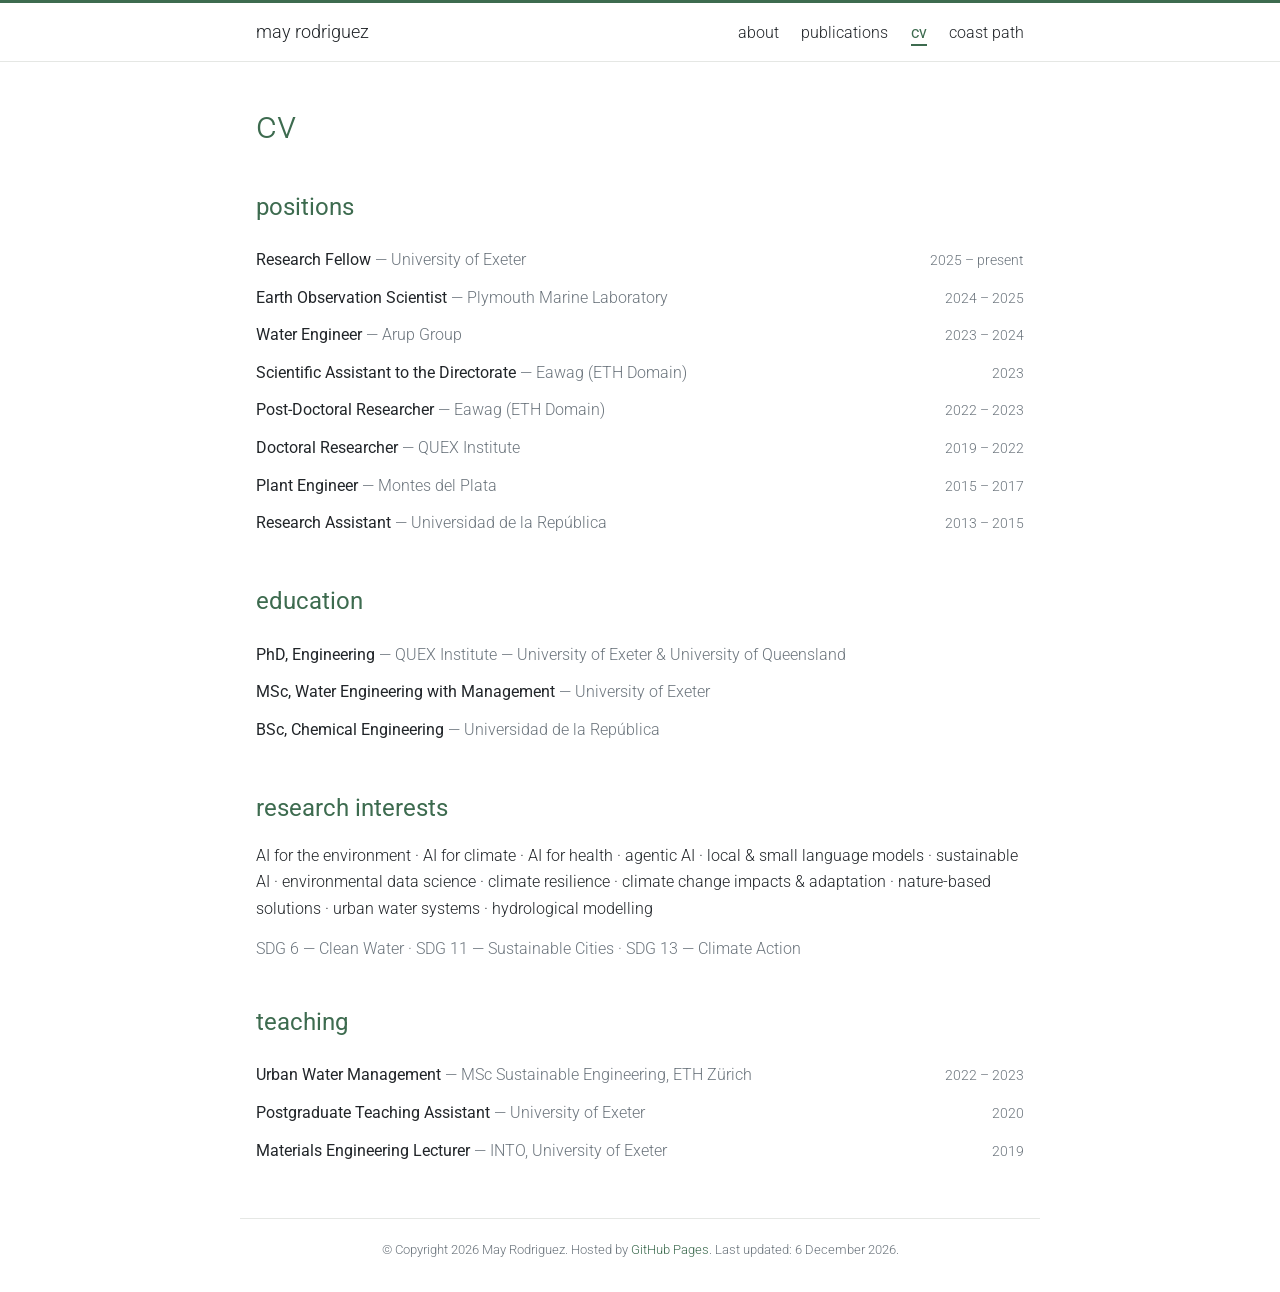
==== cv.html @ 7c7b7d9b "change style" ====
<!DOCTYPE html>
<html lang="en">
<head>
  <meta charset="utf-8" />
  <meta name="viewport" content="width=device-width, initial-scale=1" />
  <title>CV | May Rodriguez</title>
  <link rel="preconnect" href="https://fonts.googleapis.com">
  <link rel="preconnect" href="https://fonts.gstatic.com" crossorigin>
  <link href="https://fonts.googleapis.com/css2?family=Roboto:ital,wght@0,300;0,400;0,500;0,700;1,300&display=swap" rel="stylesheet">
  <link rel="stylesheet" href="style.css" />
</head>
<body>

<!-- ── TOP NAV ── -->
<nav class="site-nav">
  <div class="nav-inner">
    <a class="nav-brand" href="index.html">may rodriguez</a>
    <div class="nav-links">
      <a href="index.html">about</a>
      <a href="publications.html">publications</a>
      <a href="cv.html" aria-current="page">cv</a>
      <a href="walking.html">coast path</a>
    </div>
  </div>
</nav>

<main id="main">

  <header class="post-header">
    <h1 class="post-title">cv</h1>
  </header>

  <!-- POSITIONS -->
  <section id="positions">
    <h3>positions</h3>
    <ul class="rows">
      <li><div><span class="title">Research Fellow</span><span class="org">University of Exeter</span></div><span class="date">2025 – present</span></li>
      <li><div><span class="title">Earth Observation Scientist</span><span class="org">Plymouth Marine Laboratory</span></div><span class="date">2024 – 2025</span></li>
      <li><div><span class="title">Water Engineer</span><span class="org">Arup Group</span></div><span class="date">2023 – 2024</span></li>
      <li><div><span class="title">Scientific Assistant to the Directorate</span><span class="org">Eawag (ETH Domain)</span></div><span class="date">2023</span></li>
      <li><div><span class="title">Post-Doctoral Researcher</span><span class="org">Eawag (ETH Domain)</span></div><span class="date">2022 – 2023</span></li>
      <li><div><span class="title">Doctoral Researcher</span><span class="org">QUEX Institute</span></div><span class="date">2019 – 2022</span></li>
      <li><div><span class="title">Plant Engineer</span><span class="org">Montes del Plata</span></div><span class="date">2015 – 2017</span></li>
      <li><div><span class="title">Research Assistant</span><span class="org">Universidad de la República</span></div><span class="date">2013 – 2015</span></li>
    </ul>
  </section>

  <!-- EDUCATION -->
  <section id="education">
    <h3>education</h3>
    <ul class="rows">
      <li><div><span class="title">PhD, Engineering</span><span class="org">QUEX Institute — University of Exeter &amp; University of Queensland</span></div></li>
      <li><div><span class="title">MSc, Water Engineering with Management</span><span class="org">University of Exeter</span></div></li>
      <li><div><span class="title">BSc, Chemical Engineering</span><span class="org">Universidad de la República</span></div></li>
    </ul>
  </section>

  <!-- RESEARCH INTERESTS -->
  <section id="interests">
    <h3>research interests</h3>
    <p>AI for the environment · AI for climate · AI for health · agentic AI · local &amp; small language models · sustainable AI · environmental data science · climate resilience · climate change impacts &amp; adaptation · nature-based solutions · urban water systems · hydrological modelling</p>
    <p class="muted">SDG 6 — Clean Water · SDG 11 — Sustainable Cities · SDG 13 — Climate Action</p>
  </section>

  <!-- TEACHING -->
  <section id="teaching">
    <h3>teaching</h3>
    <ul class="rows">
      <li><div><span class="title">Urban Water Management</span><span class="org">MSc Sustainable Engineering, ETH Zürich</span></div><span class="date">2022 – 2023</span></li>
      <li><div><span class="title">Postgraduate Teaching Assistant</span><span class="org">University of Exeter</span></div><span class="date">2020</span></li>
      <li><div><span class="title">Materials Engineering Lecturer</span><span class="org">INTO, University of Exeter</span></div><span class="date">2019</span></li>
    </ul>
  </section>

</main>

<footer class="site-footer">
  &copy; Copyright 2026 May Rodriguez. Hosted by <a href="https://pages.github.com/" target="_blank">GitHub Pages</a>.
  Last updated: <script>document.write(new Date(document.lastModified).toLocaleDateString('en-GB', {day: 'numeric', month: 'long', year: 'numeric'}))</script>.
</footer>

</body>
</html>
---- style.css ----
:root {
  /* One accent colour, everything else greys. The older palette names stay
     defined because the Coast Path styles below still use them. */
  --accent:     #3d6b4f;
  --text:       #212529;
  --light-text: #6c757d;
  --rule:       #e5e7e4;
  --bg:         #ffffff;

  --granite:    #2c2d30;
  --fern:       #3d6b4f;
  --lichen:     #7aab8a;
  --atlantic:   #4a7fa5;
  --heather:    #8c6b8a;
  --pale-moor:  #e4e8e0;
  --parchment:  #f5f3ee;

  --sans: 'Roboto', -apple-system, BlinkMacSystemFont, 'Segoe UI', sans-serif;
  --width: 800px;
}

* { margin: 0; padding: 0; box-sizing: border-box; }

body {
  font-family: var(--sans);
  font-weight: 300;
  font-size: 1rem;
  line-height: 1.65;
  background: var(--bg);
  color: var(--text);
}

strong, b { font-weight: 500; }

a { color: var(--accent); text-decoration: none; }
a:hover { text-decoration: underline; }

/* ── TOP NAV ── */
.site-nav {
  position: sticky;
  top: 0;
  z-index: 1100;
  background: var(--bg);
  border-top: 3px solid var(--accent);
  border-bottom: 1px solid var(--rule);
}

.nav-inner {
  max-width: var(--width);
  margin: 0 auto;
  padding: 0.85rem 1rem;
  display: flex;
  flex-wrap: wrap;
  align-items: baseline;
  justify-content: space-between;
  gap: 0.4rem 1.5rem;
}

.nav-brand {
  font-size: 1.15rem;
  color: var(--text);
}
.nav-brand:hover { text-decoration: none; color: var(--accent); }

.nav-links { display: flex; flex-wrap: wrap; gap: 0.3rem 1.4rem; }

.nav-links a { color: var(--text); }
.nav-links a:hover { color: var(--accent); text-decoration: none; }
.nav-links a[aria-current="page"] {
  color: var(--accent);
  font-weight: 400;
  box-shadow: inset 0 -2px 0 var(--accent);
}

/* ── PAGE ── */
#main {
  max-width: var(--width);
  margin: 0 auto;
  padding: 2.5rem 1rem 3rem;
}

.page-title h1 {
  font-size: 2.6rem;
  font-weight: 300;
  line-height: 1.15;
}
.page-title h1 { color: var(--accent); }

/* Sub-page titles (publications, cv) */
.page-title h2 {
  font-size: 2.2rem;
  font-weight: 300;
  line-height: 1.2;
  color: var(--accent);
}

.page-title .subtitle {
  color: var(--light-text);
  margin-top: 0.2rem;
}

section { margin-top: 2.5rem; }
#main > section:first-child { margin-top: 0; }
.page-title + section { margin-top: 1.5rem; }

section h3 {
  font-size: 1.5rem;
  font-weight: 400;
  color: var(--accent);
  margin-bottom: 0.9rem;
}

.muted { color: var(--light-text); }

section p + p { margin-top: 0.9rem; }

/* ── PROFILE PHOTO ── */
.profile {
  float: right;
  width: 24%;
  max-width: 150px;
  margin: 0.3rem 0 1rem 1.75rem;
  text-align: center;
}

.profile img {
  width: 100%;
  display: block;
  aspect-ratio: 1;
  object-fit: cover;
  border-radius: 50%;
  border: 3px solid var(--accent);
}

.profile .address {
  font-size: 0.82rem;
  line-height: 1.5;
  color: var(--light-text);
  margin-top: 0.7rem;
}

#about::after { content: ''; display: block; clear: both; }

/* ── SMALL TEXT ── */
.meta, .more {
  font-size: 0.88rem;
  color: var(--light-text);
}
.meta { margin-bottom: 1rem; }
.more { margin-top: 1rem; }

/* ── PUBLICATIONS / WRITING: year column + entry ── */
.entries { list-style: none; }

.entries li {
  display: grid;
  grid-template-columns: 4.5rem 1fr;
  gap: 1rem;
  padding: 0.85rem 0;
  border-top: 1px solid var(--rule);
}
.entries li:first-child { border-top: 0; padding-top: 0; }

.when {
  color: var(--accent);
  font-size: 0.9rem;
  font-weight: 400;
}

.entries .title { font-weight: 400; line-height: 1.45; }
.entries .detail { font-size: 0.92rem; margin-top: 0.15rem; }
.entries .muted { color: var(--light-text); }

.entries .links { margin-top: 0.4rem; }
.entries .links a {
  display: inline-block;
  font-size: 0.75rem;
  text-transform: uppercase;
  letter-spacing: 0.03em;
  border: 1px solid var(--accent);
  border-radius: 3px;
  padding: 0 0.45rem;
}
.entries .links a:hover { background: var(--accent); color: #fff; text-decoration: none; }

/* ── POSITIONS / EDUCATION / TEACHING: title + org, date right ── */
.rows { list-style: none; }

.rows li {
  display: flex;
  justify-content: space-between;
  align-items: baseline;
  gap: 1rem;
  padding: 0.35rem 0;
}

.rows .title { font-weight: 400; }
.rows .org { color: var(--light-text); }
.rows .org::before { content: ' — '; }

.rows .date {
  color: var(--light-text);
  font-size: 0.9rem;
  white-space: nowrap;
}

/* ── AWARDS ── */
.dated { list-style: none; }
.dated li {
  display: grid;
  grid-template-columns: 4.5rem 1fr;
  gap: 1rem;
  padding: 0.25rem 0;
}

/* ── SERVICE ── */
.plain { list-style: none; }
.plain li { padding: 0.2rem 0; }

.kv { margin-top: 1rem; }
.kv span {
  font-weight: 400;
  margin-right: 0.5rem;
}

/* ── FOOTER ── */
footer {
  margin-top: 3.5rem;
  padding-top: 1.5rem;
  border-top: 1px solid var(--rule);
  text-align: center;
  font-size: 0.85rem;
  color: var(--light-text);
}

footer .social {
  display: flex;
  justify-content: center;
  gap: 1.5rem;
  font-size: 1rem;
  margin-bottom: 1.25rem;
}

footer .email { margin-bottom: 0.6rem; font-size: 0.95rem; }

footer .visitors { display: flex; justify-content: center; margin-bottom: 1rem; }

/* ── PAGE HEADER (al-folio style) ── */
/* The about page has no name in the nav bar, so the links sit right on their own. */
.nav-links { margin-left: auto; }

.post-header { margin-bottom: 1.75rem; }

.post-title {
  font-size: 2.5rem;
  font-weight: 300;
  line-height: 1.15;
  color: var(--accent);
}

.post-header .desc { margin-top: 0.6rem; }

article h2 {
  font-size: 1.5rem;
  font-weight: 400;
  color: var(--accent);
  margin: 2rem 0 0.8rem;
}

article p + p { margin-top: 0.9rem; }

.clearfix::after { content: ''; display: block; clear: both; }

/* ── CONTACT ICONS (about page) ── */
.social { text-align: center; margin-top: 2.5rem; }

.contact-icons {
  display: flex;
  justify-content: center;
  gap: 1.4rem;
  font-size: 2.2rem;
}
.contact-icons a { color: var(--light-text); }
.contact-icons a:hover { color: var(--accent); text-decoration: none; }

.contact-note {
  font-size: 0.9rem;
  color: var(--light-text);
  margin: 0.6rem 0 1.5rem;
}

.social .visitors { display: flex; justify-content: center; }

/* ── PUBLICATIONS PAGE: year headings, type badge + entry ── */
.bibsearch {
  width: 100%;
  font: inherit;
  padding: 0.5rem 0.75rem;
  border: 1px solid var(--rule);
  border-radius: 4px;
  margin-top: 0.4rem;
}
.bibsearch:focus { outline: 2px solid var(--accent); outline-offset: 1px; }

.publications h2.bibliography {
  font-size: 1.5rem;
  font-weight: 300;
  color: #b7bdb8;
  text-align: right;
  border-top: 1px solid var(--rule);
  padding-top: 0.75rem;
  margin: 2rem 0 0.5rem;
}

.publications h2.category {
  border-top: 1px solid var(--rule);
  padding-top: 0.75rem;
  margin-top: 2.5rem;
}

ol.bibliography { list-style: none; }

ol.bibliography li {
  display: grid;
  grid-template-columns: 7rem 1fr;
  gap: 1rem;
  padding: 0.6rem 0;
}

.abbr .badge {
  display: inline-block;
  width: 100%;
  text-align: center;
  font-size: 0.75rem;
  font-weight: 400;
  color: #fff;
  background: var(--accent);
  border-radius: 3px;
  padding: 0.15rem 0.3rem;
  margin-top: 0.2rem;
}

.bib .title { font-weight: 500; line-height: 1.4; }
.bib .author { font-size: 0.92rem; margin-top: 0.15rem; }
.bib .author em { font-style: normal; font-weight: 500; text-decoration: underline; text-underline-offset: 2px; }
.bib .periodical { font-size: 0.92rem; color: var(--light-text); margin-top: 0.1rem; }

.bib .links { margin-top: 0.35rem; }
.bib .links:empty { display: none; }
.bib .links a {
  display: inline-block;
  font-size: 0.72rem;
  text-transform: uppercase;
  letter-spacing: 0.03em;
  border: 1px solid var(--text);
  color: var(--text);
  border-radius: 3px;
  padding: 0.05rem 0.5rem;
}
.bib .links a:hover { border-color: var(--accent); color: var(--accent); text-decoration: none; }

/* ── COPYRIGHT FOOTER ── */
.site-footer {
  max-width: var(--width);
  margin: 0 auto;
  padding: 1.25rem 1rem 2rem;
  border-top: 1px solid var(--rule);
  font-size: 0.8rem;
  color: var(--light-text);
  text-align: center;
}

/* ── NARROW SCREENS ── */
@media (max-width: 600px) {
  .page-title h1 { font-size: 2.1rem; }
  .profile {
    float: none;
    width: 40%;
    margin: 0 auto 1.5rem;
  }
  .rows li { flex-direction: column; gap: 0; }
  .entries li, .dated li { grid-template-columns: 3.5rem 1fr; gap: 0.75rem; }
  .post-title { font-size: 2.1rem; }
  ol.bibliography li { grid-template-columns: 1fr; gap: 0.3rem; }
  .abbr .badge { width: auto; padding: 0.1rem 0.6rem; }
}

/* ═══════════════════════════════════════════════════════════════════
   COAST PATH PAGE (walking.html)
   Three states from two hues. #3d6b4f vs #9a8f86 is validated for
   colour-vision separation; a third hue that also cleared it against both
   of those doesn't exist in this palette, so "part walked" reuses the
   walked green and is distinguished by texture (broken line) instead.
   State is never carried by colour alone anywhere: the map uses line
   pattern and weight, and every stage is named with its state in words in
   the list below.
   ═══════════════════════════════════════════════════════════════════ */
:root {
  --walked:   #3d6b4f;
  --not-yet:  #9a8f86;
}

/* ── HERO NUMBER + STAT TILES ── */
.trail-hero {
  display: flex;
  align-items: baseline;
  gap: 0.6rem;
  margin-bottom: 0.3rem;
}

.trail-hero .hero-number {
  font-family: var(--sans);
  font-size: 3.4rem;
  font-weight: 300;
  line-height: 1;
  color: var(--walked);
  font-variant-numeric: tabular-nums;
}

.trail-hero .hero-unit {
  font-family: var(--sans);
  font-size: 0.7rem;
  text-transform: uppercase;
  letter-spacing: 0.15em;
  color: var(--light-text);
}

.trail-hero-sub {
  font-size: 0.9rem;
  color: var(--light-text);
  margin-bottom: 1.6rem;
}

.stat-row {
  display: flex;
  flex-wrap: wrap;
  gap: 0.6rem;
  margin-bottom: 1.8rem;
}

.stat-tile {
  flex: 1 1 8rem;
  background: white;
  border-radius: 6px;
  padding: 0.9rem 1rem;
  border-left: 3px solid var(--pale-moor);
}

.stat-tile .stat-value {
  font-family: var(--sans);
  font-size: 1.5rem;
  font-weight: 400;
  line-height: 1.1;
  font-variant-numeric: tabular-nums;
}

.stat-tile .stat-label {
  font-family: var(--sans);
  font-size: 0.58rem;
  text-transform: uppercase;
  letter-spacing: 0.12em;
  color: var(--light-text);
  margin-top: 0.35rem;
}

/* ── PROGRESS METERS ── */
.meter {
  margin-bottom: 1rem;
}

.meter-head {
  display: flex;
  justify-content: space-between;
  align-items: baseline;
  gap: 1rem;
  margin-bottom: 0.35rem;
}

.meter-name {
  font-size: 0.88rem;
  color: var(--text);
}

.meter-value {
  font-family: var(--sans);
  font-size: 0.62rem;
  color: var(--light-text);
  font-variant-numeric: tabular-nums;
  white-space: nowrap;
}

.meter-track {
  height: 8px;
  background: var(--pale-moor);
  border-radius: 4px;
  overflow: hidden;
}

.meter-fill {
  height: 100%;
  width: 0;
  background: var(--walked);
  border-radius: 4px;
  transition: width 0.45s ease;
}

/* ── MAP ── */
#map {
  height: 560px;
  border-radius: 6px;
  background: #eef0ea;
  border: 1px solid var(--pale-moor);
  z-index: 0;
}

.map-legend {
  display: flex;
  flex-wrap: wrap;
  gap: 1.4rem;
  margin-top: 0.9rem;
  font-family: var(--sans);
  font-size: 0.62rem;
  text-transform: uppercase;
  letter-spacing: 0.1em;
  color: var(--light-text);
}

.map-legend span {
  display: flex;
  align-items: center;
  gap: 0.5rem;
}

.legend-swatch {
  width: 1.4rem;
  height: 0;
  border-top-width: 4px;
  border-top-style: solid;
}

.legend-swatch.walked  { border-color: var(--walked); }
.legend-swatch.partial { border-top-style: dotted; border-color: var(--walked); }
.legend-swatch.not-yet { border-top-width: 3px; border-top-style: dashed; border-color: var(--not-yet); }
.legend-swatch.optional { border-top-width: 2px; border-top-style: dotted; border-color: var(--not-yet); }

.map-hint {
  font-size: 0.82rem;
  color: var(--light-text);
  margin-top: 0.7rem;
}

/* Leaflet's own tooltip, restyled to match the site */
.leaflet-tooltip.stage-tip {
  background: var(--granite);
  border: none;
  border-radius: 3px;
  color: var(--parchment);
  font-family: var(--sans);
  font-size: 0.62rem;
  letter-spacing: 0.04em;
  padding: 0.35rem 0.55rem;
  box-shadow: 0 2px 10px rgba(0,0,0,0.2);
}

.leaflet-tooltip.stage-tip::before { border: none; }

.leaflet-container { font-family: var(--sans); }

/* ── STAGE CHECKLIST (also the accessible table view of the map) ── */
.editor-bar {
  display: flex;
  flex-wrap: wrap;
  align-items: center;
  gap: 0.6rem;
  margin-bottom: 1.2rem;
}

.btn {
  font-family: var(--sans);
  font-size: 0.62rem;
  text-transform: uppercase;
  letter-spacing: 0.1em;
  color: var(--granite);
  background: white;
  border: 1px solid var(--pale-moor);
  border-radius: 3px;
  padding: 0.45rem 0.9rem;
  cursor: pointer;
  transition: all 0.2s;
}

.btn:hover { border-color: var(--fern); color: var(--fern); }

.btn.primary {
  background: var(--fern);
  border-color: var(--fern);
  color: white;
}

.btn.primary:hover { background: var(--granite); border-color: var(--granite); color: white; }

.btn:disabled { opacity: 0.4; cursor: not-allowed; }

.editor-status {
  font-family: var(--sans);
  font-size: 0.6rem;
  color: var(--light-text);
}

.region-block { margin-bottom: 1.8rem; }

.region-label {
  font-family: var(--sans);
  font-size: 0.62rem;
  text-transform: uppercase;
  letter-spacing: 0.15em;
  color: var(--light-text);
  margin-bottom: 0.7rem;
}

.stage-list { list-style: none; }

.stage-row {
  display: grid;
  grid-template-columns: 1.6rem 1fr auto auto;
  align-items: center;
  gap: 0.8rem;
  padding: 0.5rem 0.9rem;
  background: white;
  border-left: 2px solid var(--not-yet);
  border-radius: 0 4px 4px 0;
  margin-bottom: 3px;
  cursor: pointer;
  transition: border-color 0.2s, background 0.2s;
}

.stage-row:hover { background: #fbfaf7; }

.stage-row.is-done { border-left-color: var(--walked); }

.stage-row.is-partial {
  border-left-color: var(--walked);
  border-left-style: dotted;
  border-left-width: 3px;
}

.stage-row.is-optional { opacity: 0.72; }

.stage-row.is-focus {
  background: var(--pale-moor);
  box-shadow: inset 0 0 0 1px var(--lichen);
}

.stage-row input[type="checkbox"] {
  width: 0.95rem;
  height: 0.95rem;
  accent-color: var(--walked);
  pointer-events: none;   /* indicator only — the whole row is the control */
}

.stage-row:focus-visible {
  outline: 2px solid var(--fern);
  outline-offset: 1px;
}

.stage-row .stage-name {
  font-size: 0.88rem;
  color: var(--light-text);
}

.stage-row.is-done .stage-name,
.stage-row.is-partial .stage-name { color: var(--text); }

/* The word beside each stage is what makes state readable without colour. */
.stage-state {
  font-family: var(--sans);
  font-size: 0.55rem;
  text-transform: uppercase;
  letter-spacing: 0.1em;
  padding: 0.15rem 0.4rem;
  border-radius: 2px;
  white-space: nowrap;
}

.stage-state.done    { background: var(--walked); color: white; }
.stage-state.partial { background: var(--pale-moor); color: var(--fern); box-shadow: inset 0 0 0 1px var(--lichen); }
.stage-state.todo    { color: var(--light-text); }

.stage-row .stage-name b {
  font-family: var(--sans);
  font-size: 0.6rem;
  font-weight: 400;
  color: var(--light-text);
  margin-right: 0.6rem;
}

.stage-row .stage-km {
  font-family: var(--sans);
  font-size: 0.6rem;
  color: var(--light-text);
  font-variant-numeric: tabular-nums;
}

.code-out {
  width: 100%;
  font-family: var(--sans);
  font-size: 0.62rem;
  line-height: 1.7;
  color: var(--text);
  background: white;
  border: 1px solid var(--pale-moor);
  border-radius: 4px;
  padding: 0.8rem;
  resize: vertical;
  margin-top: 0.8rem;
}

@media (max-width: 900px) {
  #map { height: 60vh; }
  .trail-hero .hero-number { font-size: 2.6rem; }
}
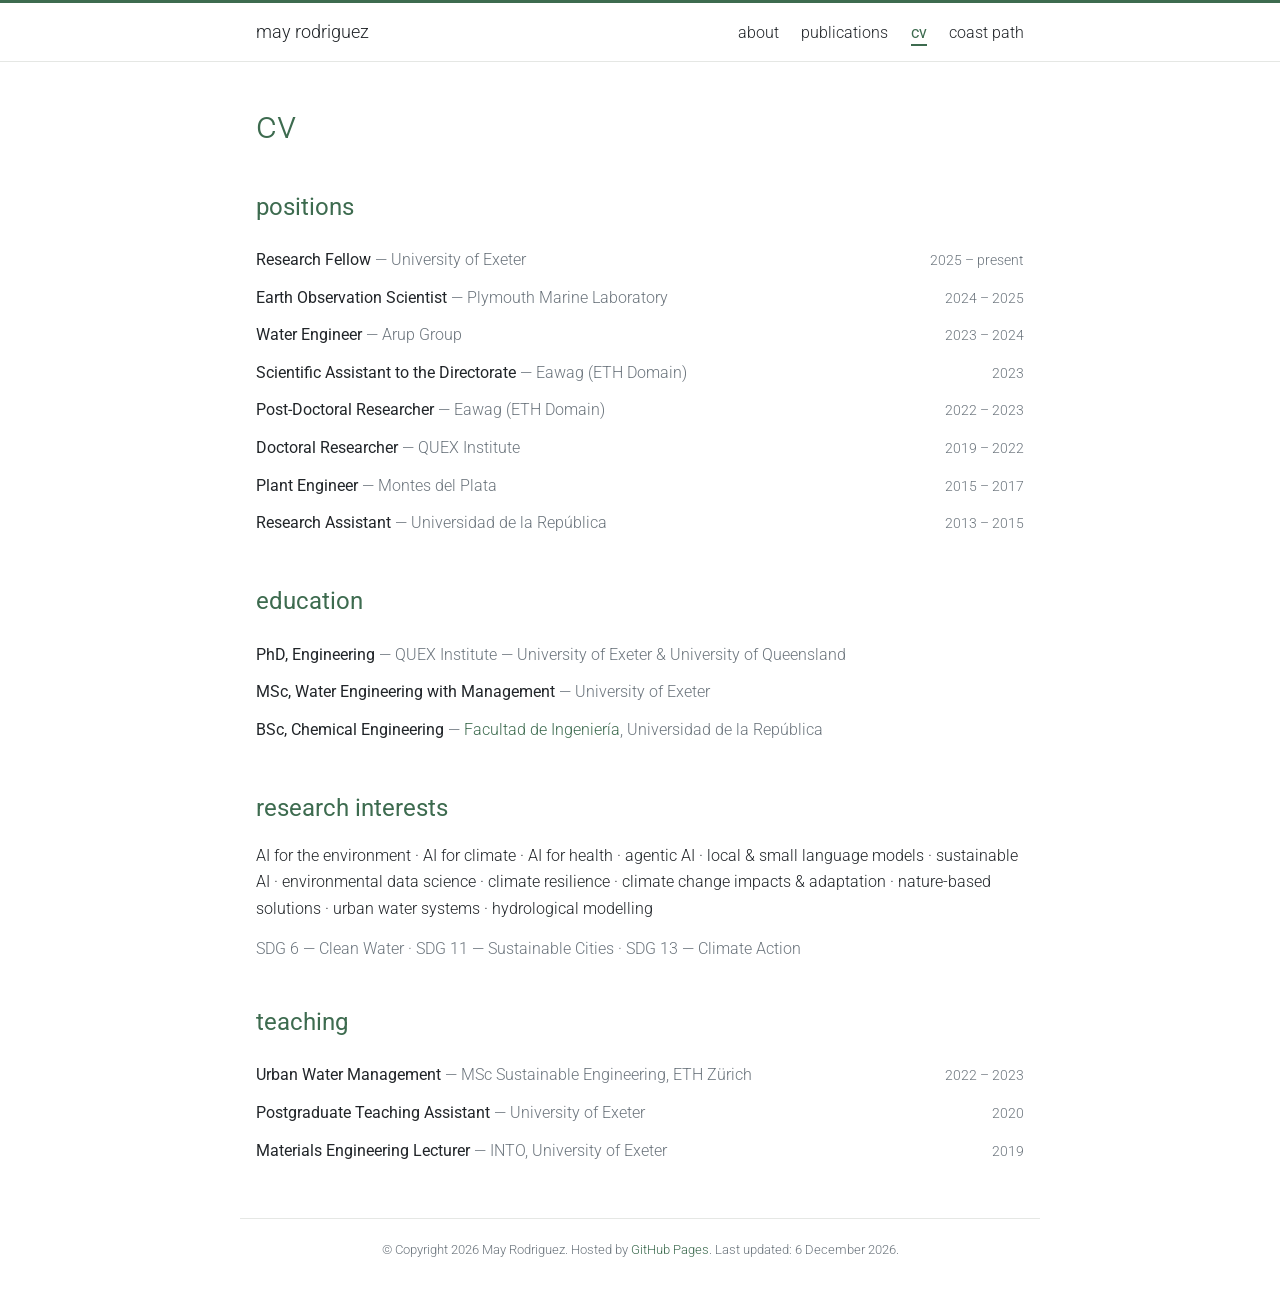
==== commit 879bffb7: "links" ====
--- a/cv.html
+++ b/cv.html
@@ -7,7 +7,7 @@
   <link rel="preconnect" href="https://fonts.googleapis.com">
   <link rel="preconnect" href="https://fonts.gstatic.com" crossorigin>
   <link href="https://fonts.googleapis.com/css2?family=Roboto:ital,wght@0,300;0,400;0,500;0,700;1,300&display=swap" rel="stylesheet">
-  <link rel="stylesheet" href="style.css" />
+  <link rel="stylesheet" href="style.css?v=2026-10-12" />
 </head>
 <body>
 
@@ -51,7 +51,7 @@
     <ul class="rows">
       <li><div><span class="title">PhD, Engineering</span><span class="org">QUEX Institute — University of Exeter &amp; University of Queensland</span></div></li>
       <li><div><span class="title">MSc, Water Engineering with Management</span><span class="org">University of Exeter</span></div></li>
-      <li><div><span class="title">BSc, Chemical Engineering</span><span class="org">Universidad de la República</span></div></li>
+      <li><div><span class="title">BSc, Chemical Engineering</span><span class="org"><a href="https://www.fing.edu.uy/" target="_blank">Facultad de Ingeniería</a>, Universidad de la República</span></div></li>
     </ul>
   </section>
 
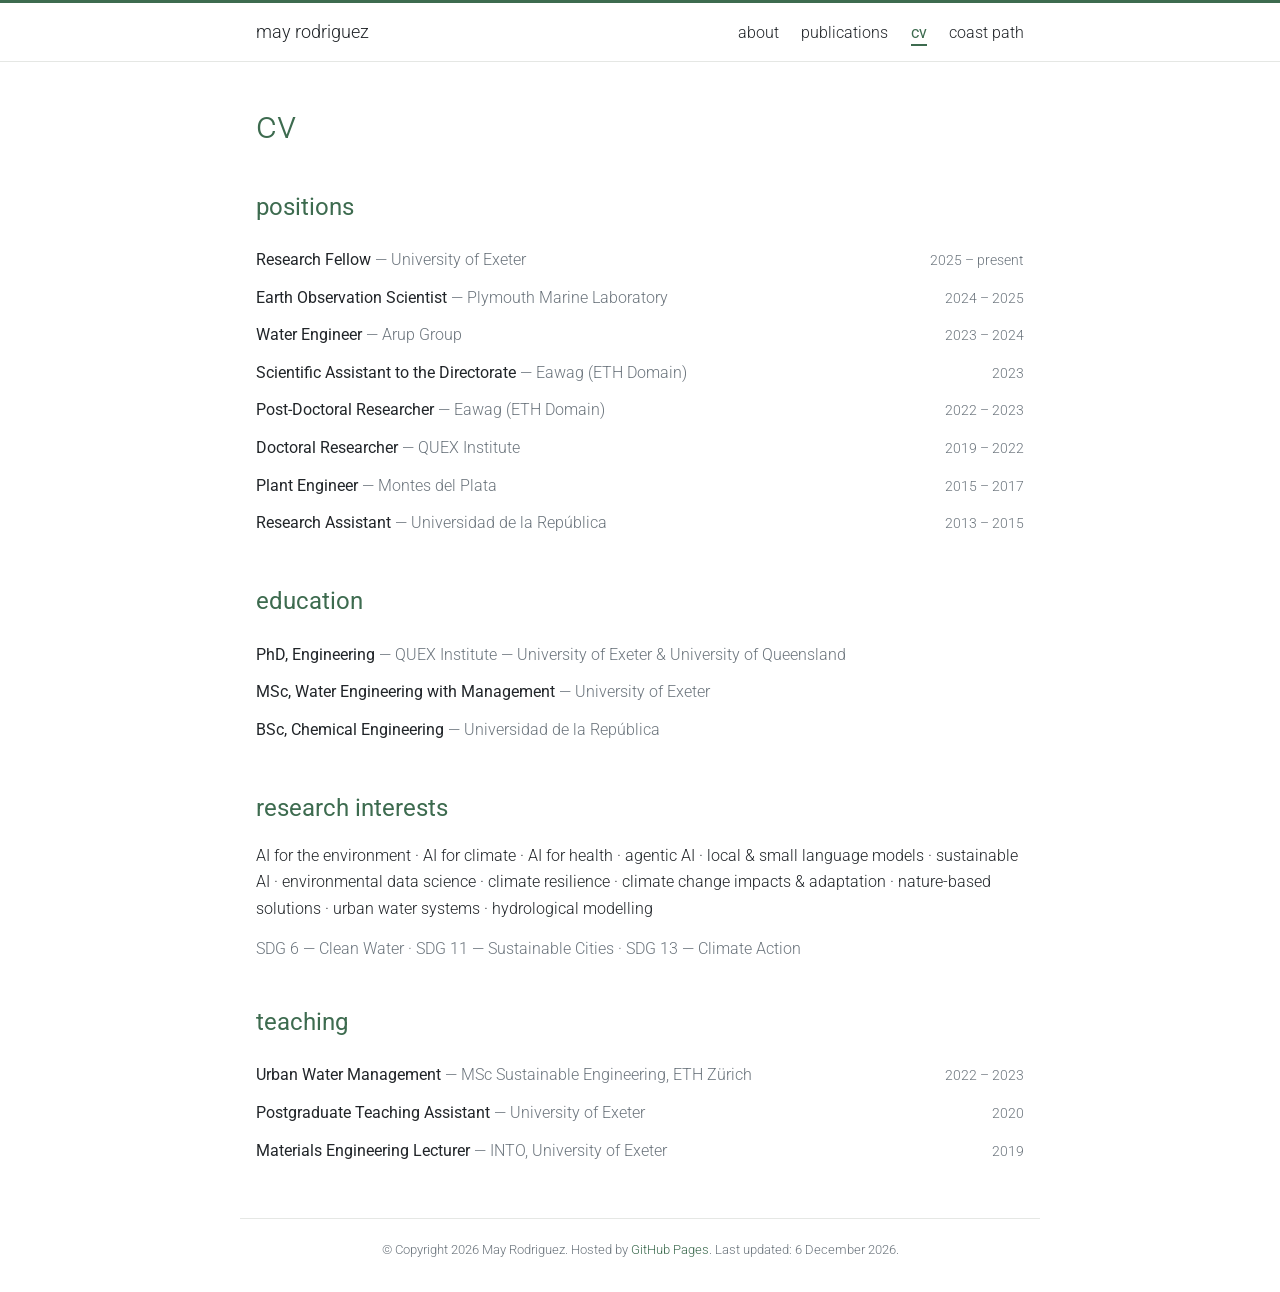
==== commit 0a11717c: "links" ====
--- a/cv.html
+++ b/cv.html
@@ -51,7 +51,7 @@
     <ul class="rows">
       <li><div><span class="title">PhD, Engineering</span><span class="org">QUEX Institute — University of Exeter &amp; University of Queensland</span></div></li>
       <li><div><span class="title">MSc, Water Engineering with Management</span><span class="org">University of Exeter</span></div></li>
-      <li><div><span class="title">BSc, Chemical Engineering</span><span class="org"><a href="https://www.fing.edu.uy/" target="_blank">Facultad de Ingeniería</a>, Universidad de la República</span></div></li>
+      <li><div><span class="title">BSc, Chemical Engineering</span><span class="org">Universidad de la República</span></div></li>
     </ul>
   </section>
 
